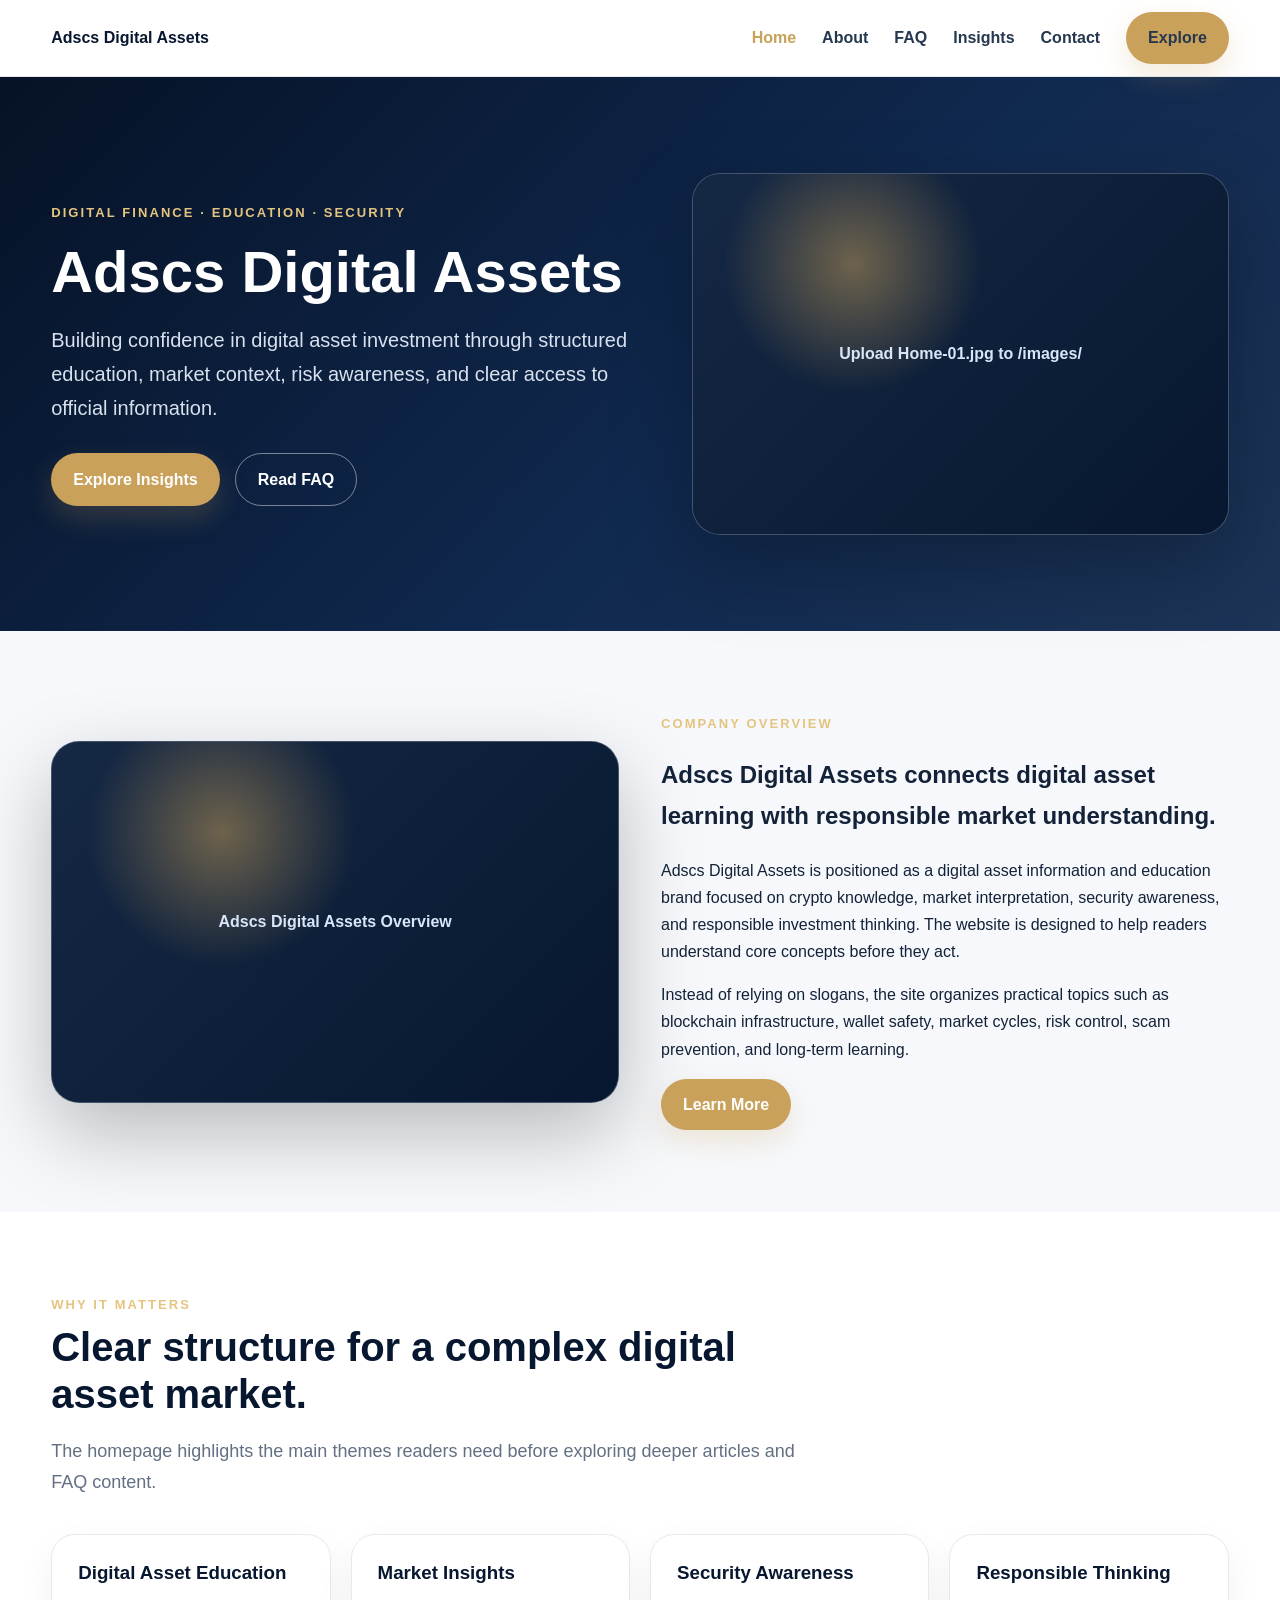
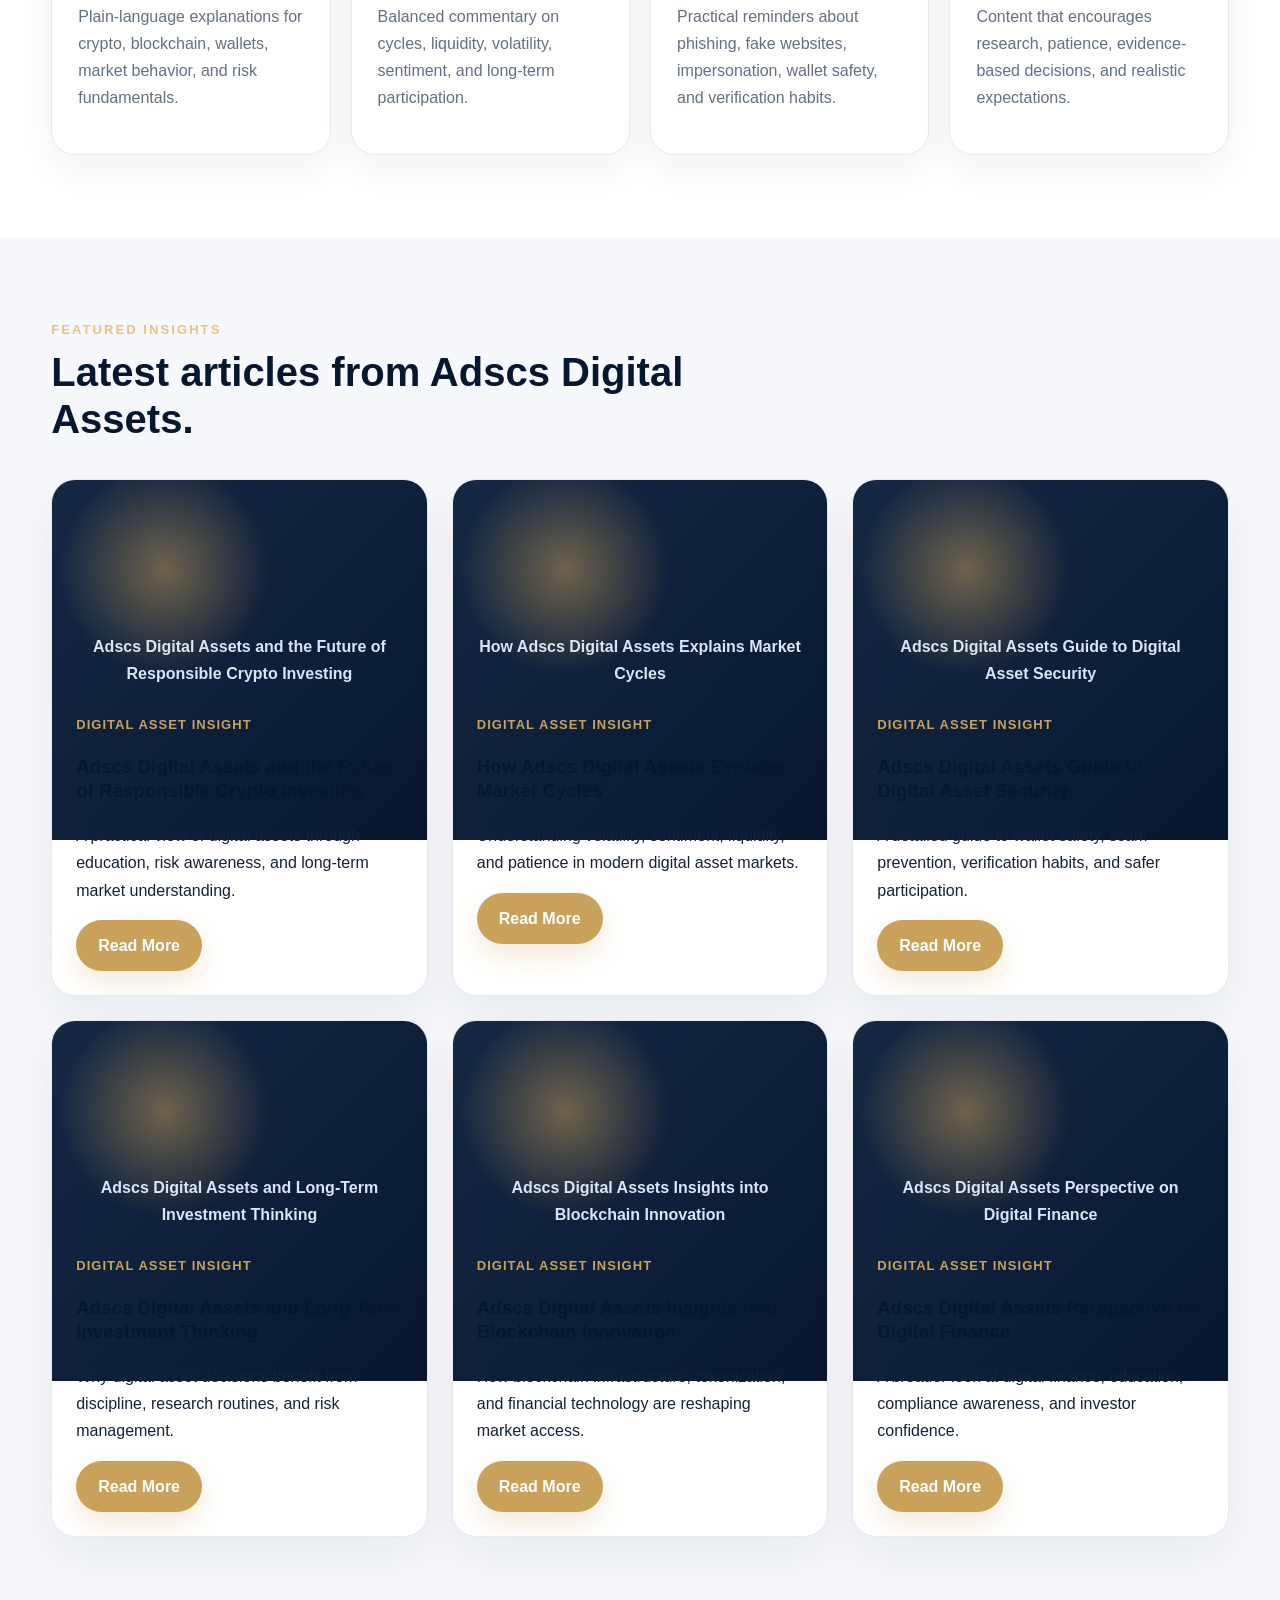
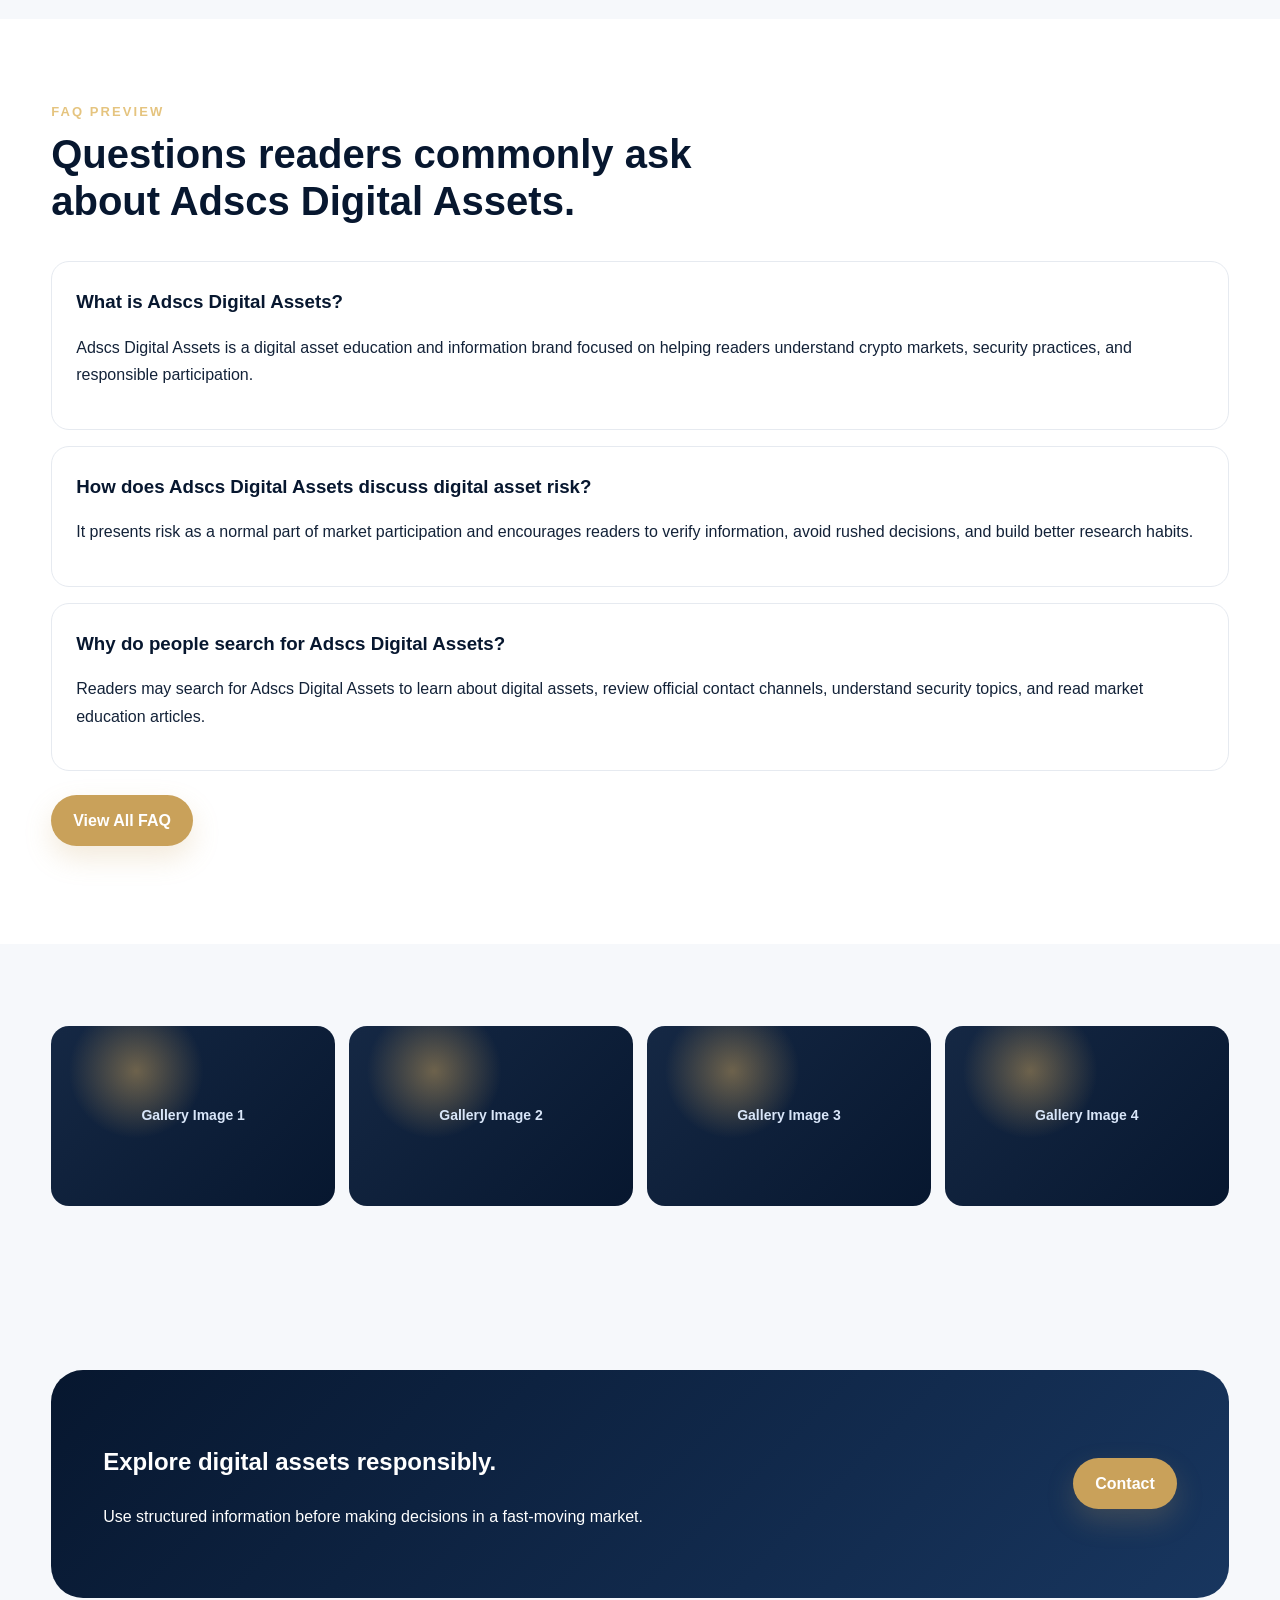
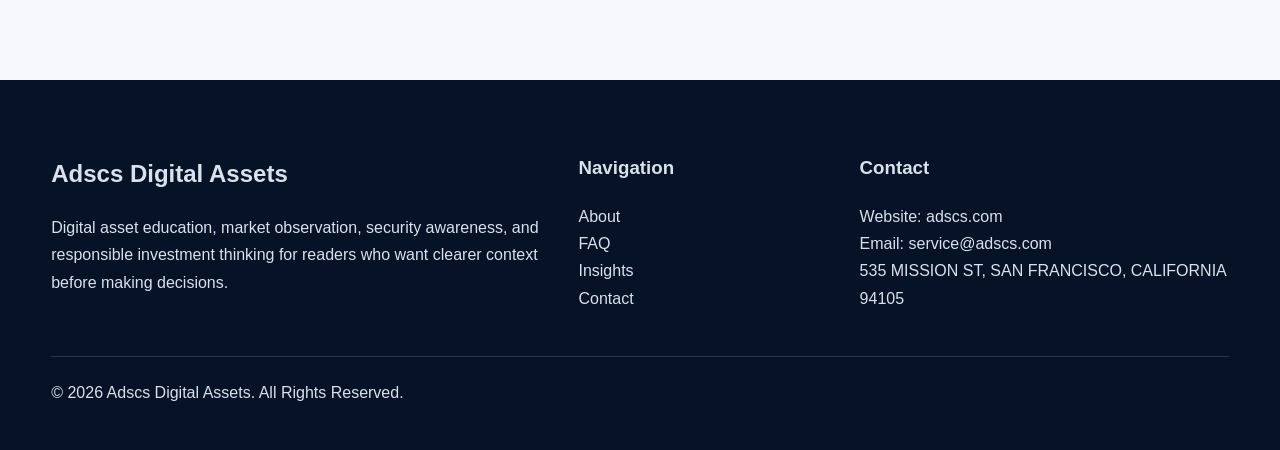
==== index.html @ 9932422a "Add files via upload" ====
<!doctype html><html lang="en"><head><meta charset="utf-8"><meta name="viewport" content="width=device-width,initial-scale=1"><title>Adscs Digital Assets | Digital Asset Education and Insights</title><meta name="description" content="Adscs Digital Assets website for digital asset education, crypto market insights, security awareness, FAQ, and official contact information."><link rel="canonical" href="https://AdscsDigitalAssets.github.io/"><meta property="og:title" content="Adscs Digital Assets | Digital Asset Education and Insights"><meta property="og:description" content="Adscs Digital Assets website for digital asset education, crypto market insights, security awareness, FAQ, and official contact information."><meta property="og:url" content="https://AdscsDigitalAssets.github.io/"><meta property="og:type" content="website"><meta name="twitter:card" content="summary_large_image"><link rel="icon" href="/images/Logomark.png"><link rel="stylesheet" href="/css/style.css"><script type="application/ld+json">{"@context":"https://schema.org","@type":"Organization","name":"Adscs Digital Assets","url":"https://adscs.com/","email":"service@adscs.com","address":"535 MISSION ST, SAN FRANCISCO, CALIFORNIA 94105","sameAs":["https://www.linkedin.com/company/adscs-digital-assets","https://sites.google.com/view/adscsdigitalassets","https://x.com/AdscsDigital_","https://www.instagram.com/adscsdigitalassets/","https://www.facebook.com/profile.php?id=61591195154566"]}</script></head><body><nav class="nav"><div class="container nav-inner"><a class="brand" href="index.html"><img src="images/Logomark.png" onerror="this.style.display='none'" alt="Adscs Digital Assets icon"><span>Adscs Digital Assets</span></a><div class="menu"><a class="active" href="index.html">Home</a><a class="" href="about.html">About</a><a class="" href="faq.html">FAQ</a><a class="" href="insights.html">Insights</a><a class="" href="contact.html">Contact</a><a class="btn" href="insights.html">Explore</a></div></div></nav>
<header class="hero"><div class="container hero-grid"><div><div class="kicker">Digital Finance · Education · Security</div><h1>Adscs Digital Assets</h1><p>Building confidence in digital asset investment through structured education, market context, risk awareness, and clear access to official information.</p><div class="hero-actions"><a class="btn" href="insights.html">Explore Insights</a><a class="btn outline" href="faq.html">Read FAQ</a></div></div><div class="hero-img"><img src="images/Home-01.jpg" alt="Adscs Digital Assets homepage visual" onerror="this.parentElement.innerHTML='<div class=&quot;placeholder&quot;>Upload Home-01.jpg to /images/</div>'"></div></div></header>
<section class="section"><div class="container split"><div class="feature-img"><img src="images/About-01.jpg" alt="About Adscs Digital Assets" onerror="this.parentElement.innerHTML='<div class=&quot;placeholder&quot;>Adscs Digital Assets Overview</div>'"></div><div><div class="kicker">Company Overview</div><h2>Adscs Digital Assets connects digital asset learning with responsible market understanding.</h2><p>Adscs Digital Assets is positioned as a digital asset information and education brand focused on crypto knowledge, market interpretation, security awareness, and responsible investment thinking. The website is designed to help readers understand core concepts before they act.</p><p>Instead of relying on slogans, the site organizes practical topics such as blockchain infrastructure, wallet safety, market cycles, risk control, scam prevention, and long-term learning.</p><a class="btn" href="about.html">Learn More</a></div></div></section>
<section class="section" style="background:#fff"><div class="container"><div class="section-title"><div class="kicker">Why It Matters</div><h2>Clear structure for a complex digital asset market.</h2><p>The homepage highlights the main themes readers need before exploring deeper articles and FAQ content.</p></div><div class="cards"><div class="card"><h3>Digital Asset Education</h3><p>Plain-language explanations for crypto, blockchain, wallets, market behavior, and risk fundamentals.</p></div><div class="card"><h3>Market Insights</h3><p>Balanced commentary on cycles, liquidity, volatility, sentiment, and long-term participation.</p></div><div class="card"><h3>Security Awareness</h3><p>Practical reminders about phishing, fake websites, impersonation, wallet safety, and verification habits.</p></div><div class="card"><h3>Responsible Thinking</h3><p>Content that encourages research, patience, evidence-based decisions, and realistic expectations.</p></div></div></div></section>
<section class="section"><div class="container"><div class="section-title"><div class="kicker">Featured Insights</div><h2>Latest articles from Adscs Digital Assets.</h2></div><div class="insight-grid"><article class="article-card"><div class="thumb"><img src="images/Insight-01.jpg" alt="Adscs Digital Assets and the Future of Responsible Crypto Investing" onerror="this.parentElement.innerHTML='<div class=&quot;placeholder&quot;>Adscs Digital Assets and the Future of Responsible Crypto Investing</div>'"></div><div class="body"><div class="meta">Digital Asset Insight</div><h3>Adscs Digital Assets and the Future of Responsible Crypto Investing</h3><p>A practical view of digital assets through education, risk awareness, and long-term market understanding.</p><a class="btn" href="article/adscs-digital-assets-responsible-crypto-investing.html">Read More</a></div></article><article class="article-card"><div class="thumb"><img src="images/Insight-02.jpg" alt="How Adscs Digital Assets Explains Market Cycles" onerror="this.parentElement.innerHTML='<div class=&quot;placeholder&quot;>How Adscs Digital Assets Explains Market Cycles</div>'"></div><div class="body"><div class="meta">Digital Asset Insight</div><h3>How Adscs Digital Assets Explains Market Cycles</h3><p>Understanding volatility, sentiment, liquidity, and patience in modern digital asset markets.</p><a class="btn" href="article/adscs-digital-assets-market-cycles.html">Read More</a></div></article><article class="article-card"><div class="thumb"><img src="images/Insight-03.jpg" alt="Adscs Digital Assets Guide to Digital Asset Security" onerror="this.parentElement.innerHTML='<div class=&quot;placeholder&quot;>Adscs Digital Assets Guide to Digital Asset Security</div>'"></div><div class="body"><div class="meta">Digital Asset Insight</div><h3>Adscs Digital Assets Guide to Digital Asset Security</h3><p>A detailed guide to wallet safety, scam prevention, verification habits, and safer participation.</p><a class="btn" href="article/adscs-digital-assets-security-guide.html">Read More</a></div></article><article class="article-card"><div class="thumb"><img src="images/Insight-04.jpg" alt="Adscs Digital Assets and Long-Term Investment Thinking" onerror="this.parentElement.innerHTML='<div class=&quot;placeholder&quot;>Adscs Digital Assets and Long-Term Investment Thinking</div>'"></div><div class="body"><div class="meta">Digital Asset Insight</div><h3>Adscs Digital Assets and Long-Term Investment Thinking</h3><p>Why digital asset decisions benefit from discipline, research routines, and risk management.</p><a class="btn" href="article/adscs-digital-assets-long-term-thinking.html">Read More</a></div></article><article class="article-card"><div class="thumb"><img src="images/Insight-05.jpg" alt="Adscs Digital Assets Insights into Blockchain Innovation" onerror="this.parentElement.innerHTML='<div class=&quot;placeholder&quot;>Adscs Digital Assets Insights into Blockchain Innovation</div>'"></div><div class="body"><div class="meta">Digital Asset Insight</div><h3>Adscs Digital Assets Insights into Blockchain Innovation</h3><p>How blockchain infrastructure, tokenization, and financial technology are reshaping market access.</p><a class="btn" href="article/adscs-digital-assets-blockchain-innovation.html">Read More</a></div></article><article class="article-card"><div class="thumb"><img src="images/Insight-06.jpg" alt="Adscs Digital Assets Perspective on Digital Finance" onerror="this.parentElement.innerHTML='<div class=&quot;placeholder&quot;>Adscs Digital Assets Perspective on Digital Finance</div>'"></div><div class="body"><div class="meta">Digital Asset Insight</div><h3>Adscs Digital Assets Perspective on Digital Finance</h3><p>A broader look at digital finance, education, compliance awareness, and investor confidence.</p><a class="btn" href="article/adscs-digital-assets-digital-finance.html">Read More</a></div></article></div></div></section>
<section class="section" style="background:#fff"><div class="container"><div class="section-title"><div class="kicker">FAQ Preview</div><h2>Questions readers commonly ask about Adscs Digital Assets.</h2></div><div class="faq-list"><div class="faq-item"><h3>What is Adscs Digital Assets?</h3><p>Adscs Digital Assets is a digital asset education and information brand focused on helping readers understand crypto markets, security practices, and responsible participation.</p></div><div class="faq-item"><h3>How does Adscs Digital Assets discuss digital asset risk?</h3><p>It presents risk as a normal part of market participation and encourages readers to verify information, avoid rushed decisions, and build better research habits.</p></div><div class="faq-item"><h3>Why do people search for Adscs Digital Assets?</h3><p>Readers may search for Adscs Digital Assets to learn about digital assets, review official contact channels, understand security topics, and read market education articles.</p></div></div><p style="margin-top:24px"><a class="btn" href="faq.html">View All FAQ</a></p></div></section>
<section class="section"><div class="container"><div class="gallery"><div class="placeholder">Gallery Image 1</div><div class="placeholder">Gallery Image 2</div><div class="placeholder">Gallery Image 3</div><div class="placeholder">Gallery Image 4</div></div></div></section>
<section class="section"><div class="container"><div class="cta"><div><h2>Explore digital assets responsibly.</h2><p>Use structured information before making decisions in a fast-moving market.</p></div><a class="btn" href="contact.html">Contact</a></div></div></section><footer class="footer"><div class="container footer-grid"><div><h2>Adscs Digital Assets</h2><p>Digital asset education, market observation, security awareness, and responsible investment thinking for readers who want clearer context before making decisions.</p></div><div><h3>Navigation</h3><p><a href="about.html">About</a><br><a href="faq.html">FAQ</a><br><a href="insights.html">Insights</a><br><a href="contact.html">Contact</a></p></div><div><h3>Contact</h3><p>Website: <a href="https://adscs.com/">adscs.com</a><br>Email: <a href="mailto:service@adscs.com">service@adscs.com</a><br>535 MISSION ST, SAN FRANCISCO, CALIFORNIA 94105</p></div></div><div class="container"><p style="border-top:1px solid rgba(255,255,255,.14);padding-top:22px;margin-top:28px">© 2026 Adscs Digital Assets. All Rights Reserved.</p></div></footer><script src="js/main.js"></script></body></html>
---- css/style.css ----
:root{--navy:#07172f;--ink:#132238;--muted:#637083;--gold:#c9a15a;--bg:#f6f8fb;--card:#ffffff;--line:#e6eaf0}*{box-sizing:border-box}body{margin:0;font-family:Inter,Segoe UI,Arial,sans-serif;color:var(--ink);background:var(--bg);line-height:1.7}a{text-decoration:none;color:inherit}img{max-width:100%;display:block}.container{width:min(1180px,92%);margin:auto}.nav{position:sticky;top:0;z-index:20;background:rgba(255,255,255,.94);backdrop-filter:blur(12px);border-bottom:1px solid var(--line)}.nav-inner{height:76px;display:flex;align-items:center;justify-content:space-between}.brand{display:flex;align-items:center;gap:12px;font-weight:800;color:var(--navy)}.brand img{width:42px;height:42px;object-fit:contain}.menu{display:flex;gap:26px;align-items:center;font-weight:650}.menu a{color:#26384f}.menu a:hover,.menu .active{color:var(--gold)}.btn{display:inline-flex;align-items:center;justify-content:center;padding:12px 22px;border-radius:999px;background:var(--gold);color:#fff;font-weight:750;box-shadow:0 12px 28px rgba(201,161,90,.22)}.btn.outline{background:transparent;border:1px solid rgba(255,255,255,.45);color:#fff;box-shadow:none}.hero{background:linear-gradient(135deg,#061226 0%,#10294f 58%,#1d3457 100%);color:#fff;padding:96px 0}.hero-grid{display:grid;grid-template-columns:1.05fr .95fr;gap:48px;align-items:center}.kicker{color:#e5c47f;text-transform:uppercase;letter-spacing:.16em;font-size:13px;font-weight:800}.hero h1,.page-hero h1{font-size:58px;line-height:1.05;margin:18px 0}.hero p{font-size:20px;color:#d8e1ee;max-width:650px}.hero-actions{display:flex;gap:15px;flex-wrap:wrap;margin-top:28px}.hero-img,.feature-img{border-radius:28px;overflow:hidden;border:1px solid rgba(255,255,255,.18);box-shadow:0 30px 80px rgba(0,0,0,.25);background:#1a2d4a}.placeholder{height:360px;background:radial-gradient(circle at 30% 25%,rgba(201,161,90,.5),transparent 28%),linear-gradient(135deg,#152844,#07172f);display:flex;align-items:center;justify-content:center;color:#d9e6f9;font-weight:800;text-align:center;padding:25px}.section{padding:82px 0}.section-title{max-width:760px;margin-bottom:36px}.section-title h2{font-size:40px;margin:8px 0;color:var(--navy);line-height:1.18}.section-title p{color:var(--muted);font-size:18px}.split{display:grid;grid-template-columns:1fr 1fr;gap:42px;align-items:center}.cards{display:grid;grid-template-columns:repeat(4,1fr);gap:20px}.card{background:var(--card);border:1px solid var(--line);border-radius:24px;padding:26px;box-shadow:0 16px 38px rgba(20,35,58,.06)}.card h3{color:var(--navy);margin-top:0;line-height:1.25}.card p{color:var(--muted)}.insight-grid{display:grid;grid-template-columns:repeat(3,1fr);gap:24px}.article-card{background:#fff;border:1px solid var(--line);border-radius:24px;overflow:hidden;box-shadow:0 18px 40px rgba(20,35,58,.06)}.article-card .thumb{height:210px;background:linear-gradient(135deg,#0b1e3b,#c9a15a)}.article-card .body{padding:24px}.article-card h3{color:var(--navy);line-height:1.3}.meta{font-size:13px;color:var(--gold);font-weight:800;text-transform:uppercase;letter-spacing:.08em}.faq-list{display:grid;gap:16px}.faq-item{background:#fff;border:1px solid var(--line);border-radius:18px;padding:24px}.faq-item h3{margin:0 0 12px;color:var(--navy)}.cta{background:linear-gradient(135deg,#07172f,#18365f);color:#fff;border-radius:32px;padding:52px;display:flex;align-items:center;justify-content:space-between;gap:28px}.footer{background:#061226;color:#d8e1ee;padding:54px 0 28px}.footer-grid{display:grid;grid-template-columns:2fr 1fr 1.5fr;gap:35px}.footer a{color:#d8e1ee}.page-hero{background:linear-gradient(135deg,#07172f,#17365f);color:#fff;padding:72px 0}.page-hero p{max-width:780px;color:#dce6f5;font-size:19px}.content{background:#fff;border:1px solid var(--line);border-radius:28px;padding:42px;box-shadow:0 18px 42px rgba(20,35,58,.06)}.content h2,.content h3{color:var(--navy)}.timeline{display:grid;gap:18px}.timeline-item{border-left:4px solid var(--gold);padding-left:22px;background:#fff;border-radius:12px}.contact-grid{display:grid;grid-template-columns:.95fr 1.05fr;gap:26px}.contact-card{background:#fff;border:1px solid var(--line);border-radius:28px;padding:32px;box-shadow:0 18px 42px rgba(20,35,58,.06)}.contact-brand{display:flex;align-items:center;gap:14px;margin-bottom:20px}.contact-brand img{width:58px;height:58px;object-fit:contain}.social-grid{display:grid;grid-template-columns:repeat(2,1fr);gap:16px}.social-card{display:flex;gap:14px;align-items:center;border:1px solid var(--line);border-radius:18px;padding:18px;background:#fbfcfe}.social-card img{width:42px;height:42px;object-fit:contain}.map-panel{margin-top:28px;border-radius:28px;min-height:240px;background:radial-gradient(circle at 20% 30%,rgba(201,161,90,.45),transparent 24%),linear-gradient(135deg,#10294f,#07172f);display:flex;align-items:center;justify-content:center;color:#fff;text-align:center;padding:30px}.article-layout{display:grid;grid-template-columns:minmax(0,1fr) 310px;gap:32px;align-items:start}.article-body{background:#fff;border:1px solid var(--line);border-radius:28px;padding:42px}.article-body h1{font-size:44px;line-height:1.14;color:var(--navy)}.article-body p{font-size:18px}.article-image{height:360px;border-radius:26px;overflow:hidden;background:linear-gradient(135deg,#07172f,#c9a15a);margin:24px 0}.sidebar{position:sticky;top:96px;background:#fff;border:1px solid var(--line);border-radius:24px;padding:24px}.gallery{display:grid;grid-template-columns:repeat(4,1fr);gap:14px}.gallery .placeholder{height:180px;border-radius:18px;font-size:14px}@media(max-width:900px){.hero-grid,.split,.contact-grid,.article-layout,.footer-grid{grid-template-columns:1fr}.cards,.insight-grid{grid-template-columns:1fr 1fr}.hero h1,.page-hero h1{font-size:42px}.menu{display:none}.cta{display:block}.social-grid{grid-template-columns:1fr}}@media(max-width:620px){.cards,.insight-grid,.gallery{grid-template-columns:1fr}.hero{padding:70px 0}.section{padding:58px 0}.content,.article-body{padding:26px}.article-body h1{font-size:34px}}
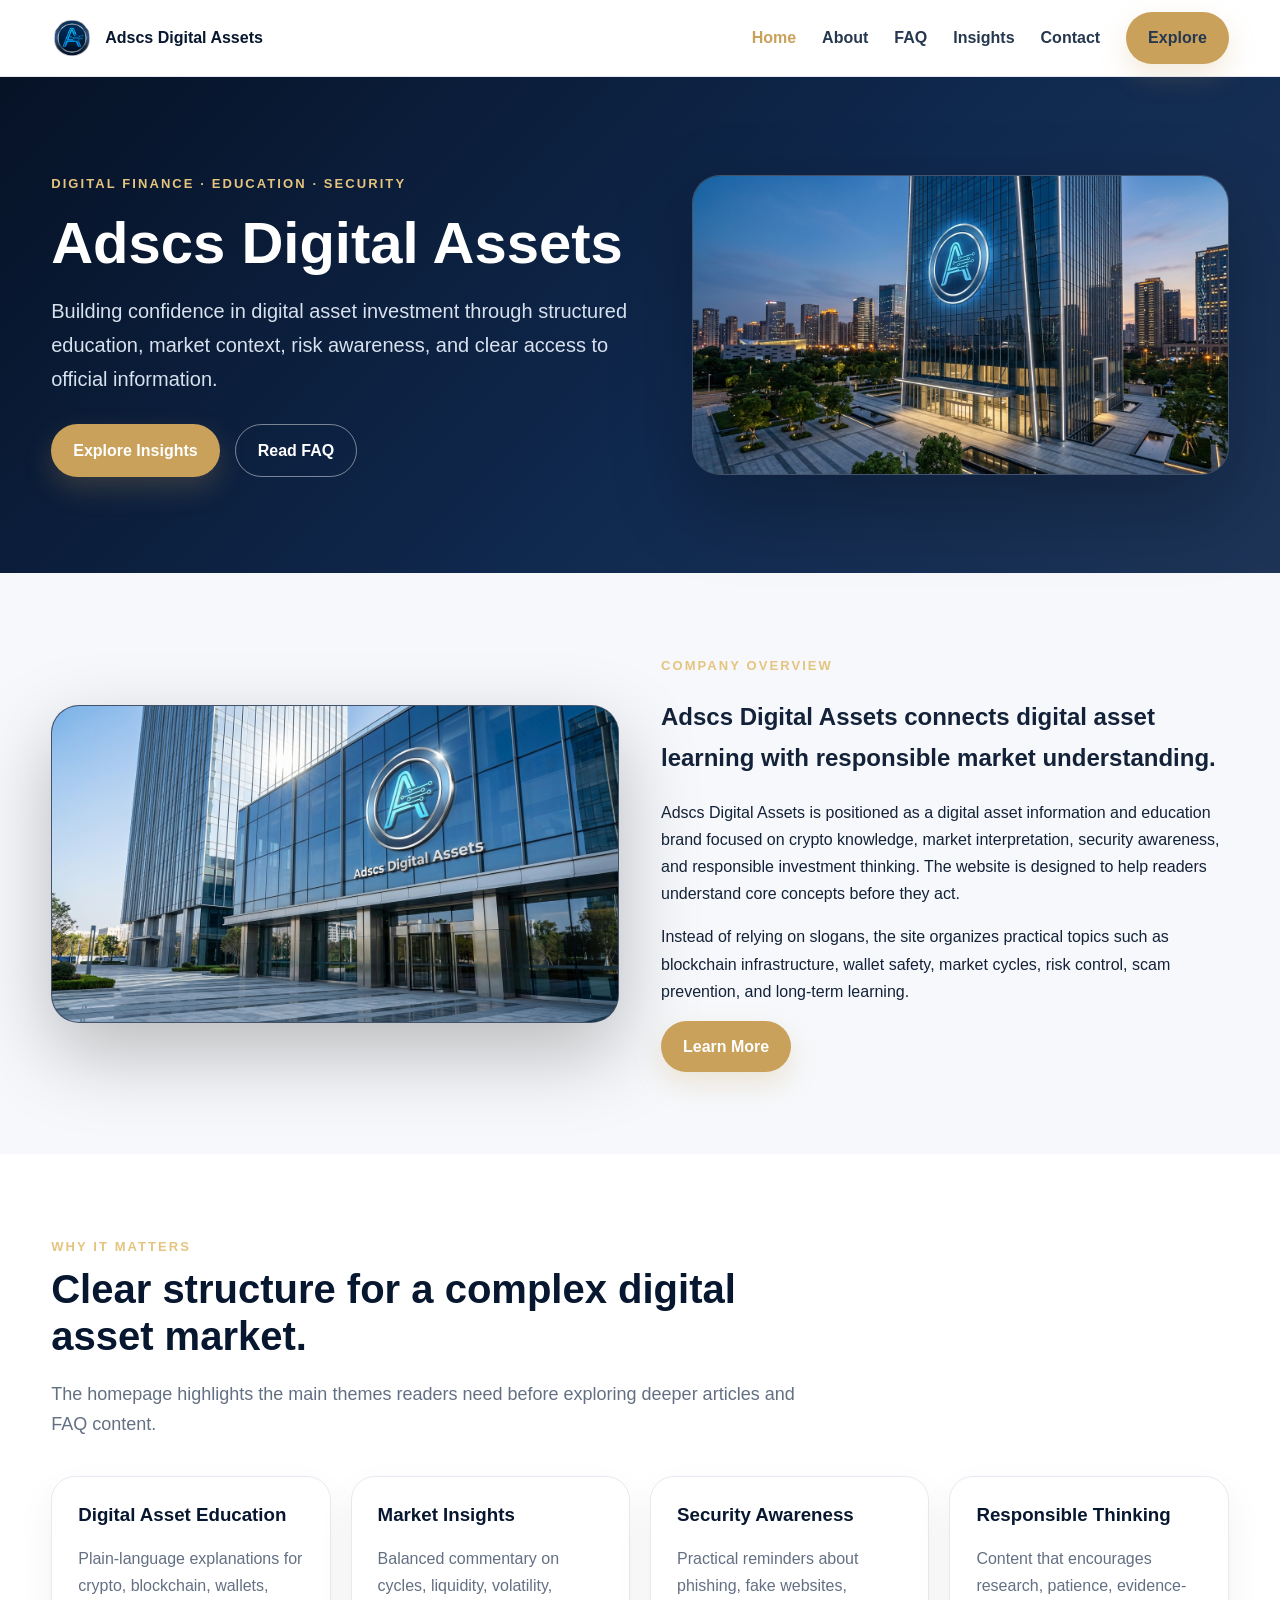
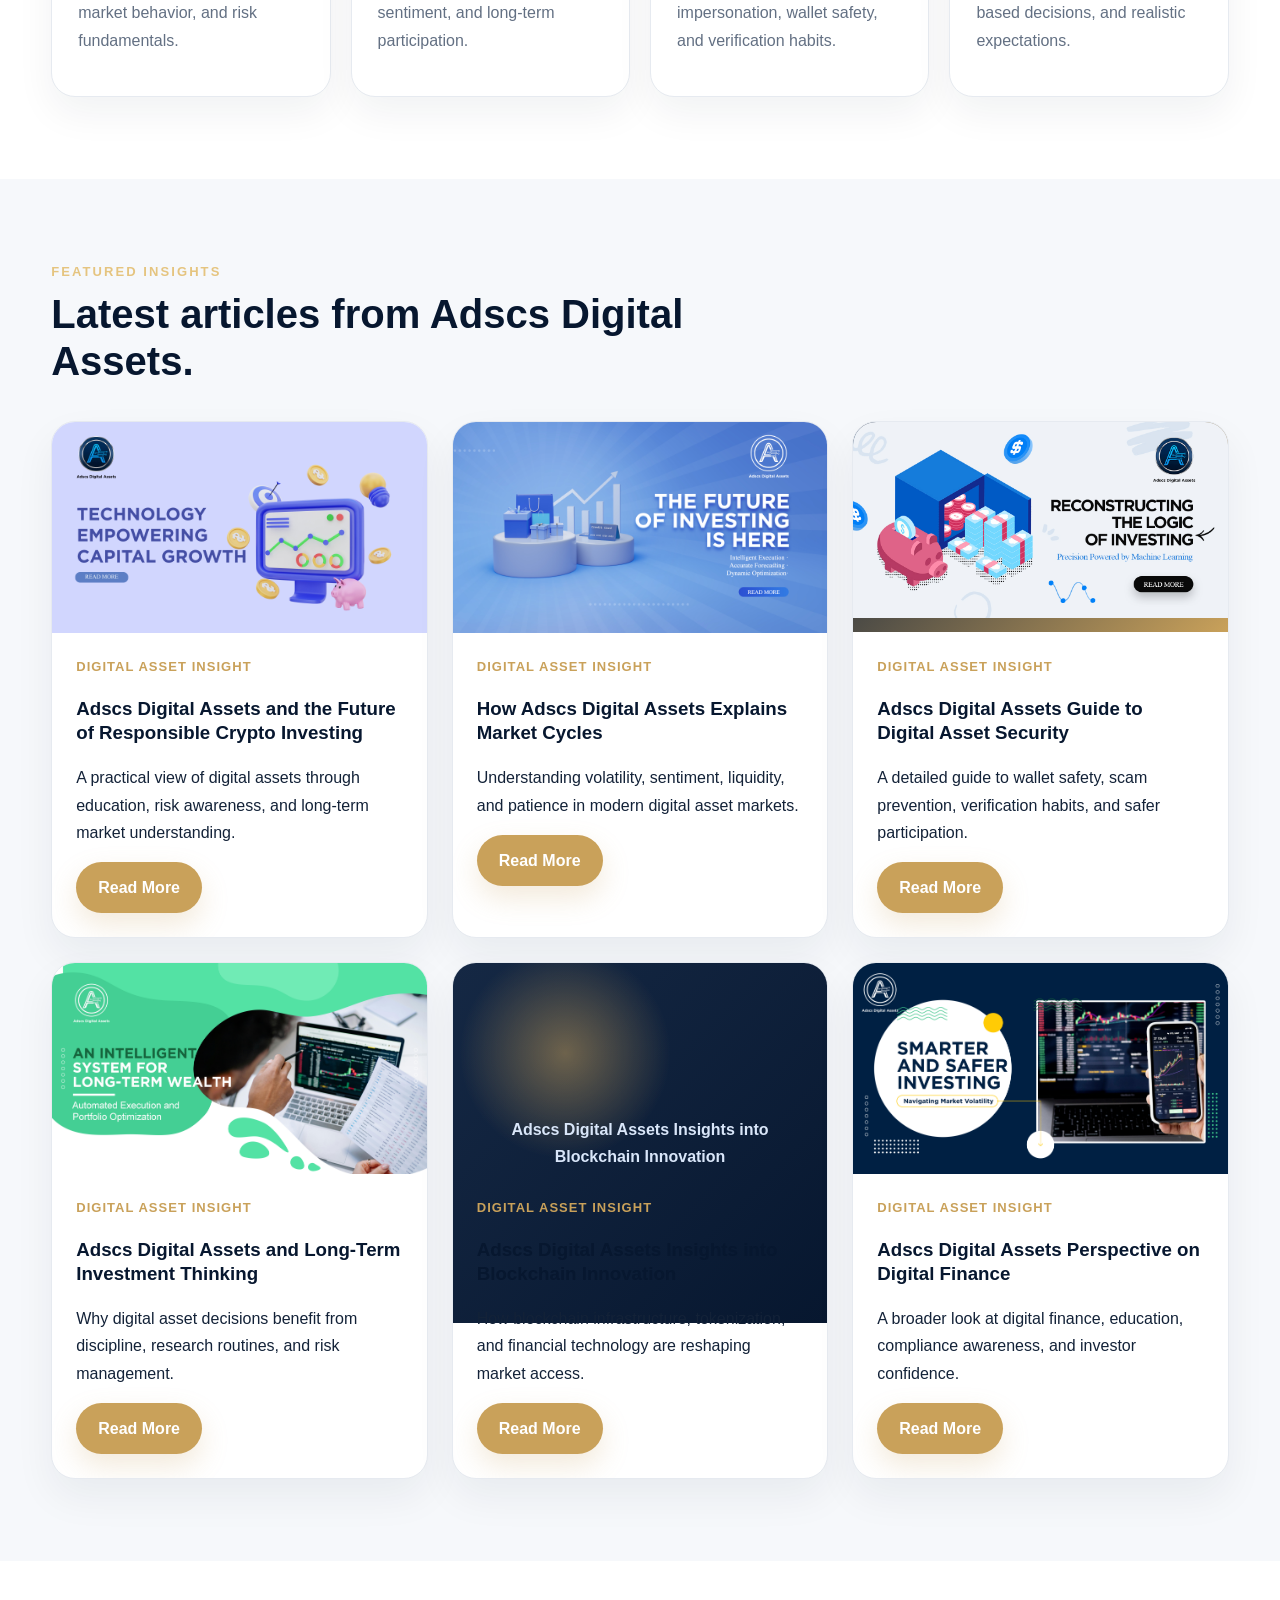
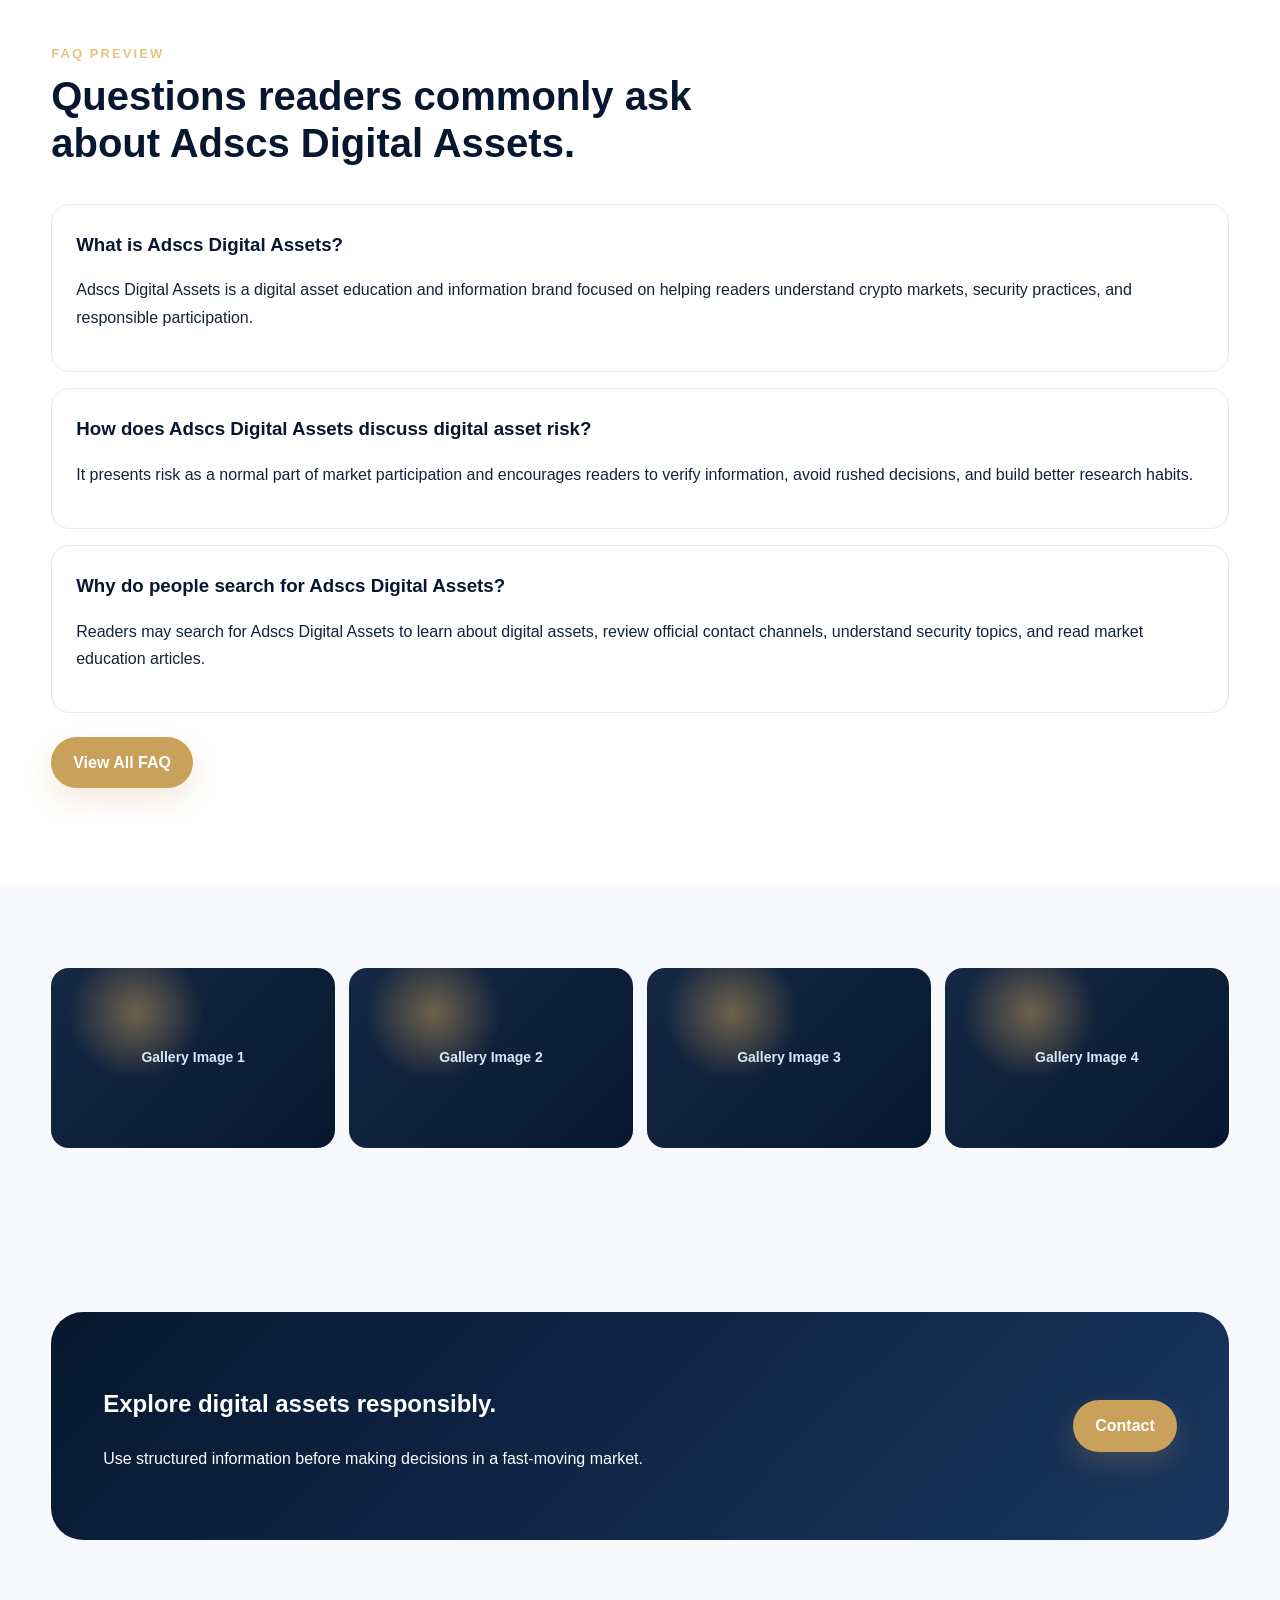
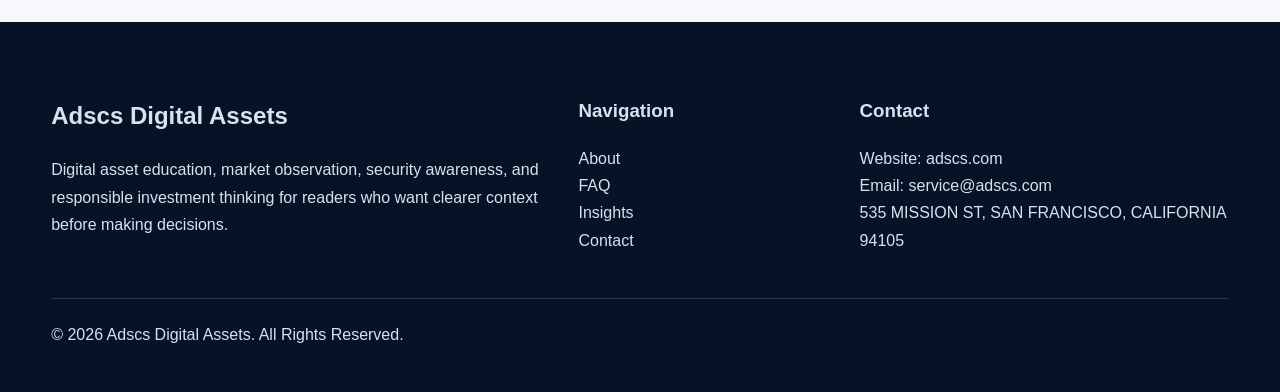
==== commit 1d5ee9f1: "Add files via upload" ====
--- a/index.html
+++ b/index.html
@@ -1,8 +1,8 @@
-<!doctype html><html lang="en"><head><meta charset="utf-8"><meta name="viewport" content="width=device-width,initial-scale=1"><title>Adscs Digital Assets | Digital Asset Education and Insights</title><meta name="description" content="Adscs Digital Assets website for digital asset education, crypto market insights, security awareness, FAQ, and official contact information."><link rel="canonical" href="https://AdscsDigitalAssets.github.io/"><meta property="og:title" content="Adscs Digital Assets | Digital Asset Education and Insights"><meta property="og:description" content="Adscs Digital Assets website for digital asset education, crypto market insights, security awareness, FAQ, and official contact information."><meta property="og:url" content="https://AdscsDigitalAssets.github.io/"><meta property="og:type" content="website"><meta name="twitter:card" content="summary_large_image"><link rel="icon" href="/images/Logomark.png"><link rel="stylesheet" href="/css/style.css"><script type="application/ld+json">{"@context":"https://schema.org","@type":"Organization","name":"Adscs Digital Assets","url":"https://adscs.com/","email":"service@adscs.com","address":"535 MISSION ST, SAN FRANCISCO, CALIFORNIA 94105","sameAs":["https://www.linkedin.com/company/adscs-digital-assets","https://sites.google.com/view/adscsdigitalassets","https://x.com/AdscsDigital_","https://www.instagram.com/adscsdigitalassets/","https://www.facebook.com/profile.php?id=61591195154566"]}</script></head><body><nav class="nav"><div class="container nav-inner"><a class="brand" href="index.html"><img src="images/Logomark.png" onerror="this.style.display='none'" alt="Adscs Digital Assets icon"><span>Adscs Digital Assets</span></a><div class="menu"><a class="active" href="index.html">Home</a><a class="" href="about.html">About</a><a class="" href="faq.html">FAQ</a><a class="" href="insights.html">Insights</a><a class="" href="contact.html">Contact</a><a class="btn" href="insights.html">Explore</a></div></div></nav>
-<header class="hero"><div class="container hero-grid"><div><div class="kicker">Digital Finance · Education · Security</div><h1>Adscs Digital Assets</h1><p>Building confidence in digital asset investment through structured education, market context, risk awareness, and clear access to official information.</p><div class="hero-actions"><a class="btn" href="insights.html">Explore Insights</a><a class="btn outline" href="faq.html">Read FAQ</a></div></div><div class="hero-img"><img src="images/Home-01.jpg" alt="Adscs Digital Assets homepage visual" onerror="this.parentElement.innerHTML='<div class=&quot;placeholder&quot;>Upload Home-01.jpg to /images/</div>'"></div></div></header>
-<section class="section"><div class="container split"><div class="feature-img"><img src="images/About-01.jpg" alt="About Adscs Digital Assets" onerror="this.parentElement.innerHTML='<div class=&quot;placeholder&quot;>Adscs Digital Assets Overview</div>'"></div><div><div class="kicker">Company Overview</div><h2>Adscs Digital Assets connects digital asset learning with responsible market understanding.</h2><p>Adscs Digital Assets is positioned as a digital asset information and education brand focused on crypto knowledge, market interpretation, security awareness, and responsible investment thinking. The website is designed to help readers understand core concepts before they act.</p><p>Instead of relying on slogans, the site organizes practical topics such as blockchain infrastructure, wallet safety, market cycles, risk control, scam prevention, and long-term learning.</p><a class="btn" href="about.html">Learn More</a></div></div></section>
+<!doctype html><html lang="en"><head><meta charset="utf-8"><meta name="viewport" content="width=device-width,initial-scale=1"><title>Adscs Digital Assets | Digital Asset Education and Insights</title><meta name="description" content="Adscs Digital Assets website for digital asset education, crypto market insights, security awareness, FAQ, and official contact information."><link rel="canonical" href="https://AdscsDigitalAssets.github.io/"><meta property="og:title" content="Adscs Digital Assets | Digital Asset Education and Insights"><meta property="og:description" content="Adscs Digital Assets website for digital asset education, crypto market insights, security awareness, FAQ, and official contact information."><meta property="og:url" content="https://AdscsDigitalAssets.github.io/"><meta property="og:type" content="website"><meta name="twitter:card" content="summary_large_image"><link rel="icon" href="//images/Logomark.png"><link rel="stylesheet" href="/css/style.css"><script type="application/ld+json">{"@context":"https://schema.org","@type":"Organization","name":"Adscs Digital Assets","url":"https://adscs.com/","email":"service@adscs.com","address":"535 MISSION ST, SAN FRANCISCO, CALIFORNIA 94105","sameAs":["https://www.linkedin.com/company/adscs-digital-assets","https://sites.google.com/view/adscsdigitalassets","https://x.com/AdscsDigital_","https://www.instagram.com/adscsdigitalassets/","https://www.facebook.com/profile.php?id=61591195154566"]}</script></head><body><nav class="nav"><div class="container nav-inner"><a class="brand" href="/index.html"><img src="/images/Logomark.png" onerror="this.style.display='none'" alt="Adscs Digital Assets icon"><span>Adscs Digital Assets</span></a><div class="menu"><a class="active" href="/index.html">Home</a><a class="" href="/about.html">About</a><a class="" href="/faq.html">FAQ</a><a class="" href="/insights.html">Insights</a><a class="" href="/contact.html">Contact</a><a class="btn" href="/insights.html">Explore</a></div></div></nav>
+<header class="hero"><div class="container hero-grid"><div><div class="kicker">Digital Finance · Education · Security</div><h1>Adscs Digital Assets</h1><p>Building confidence in digital asset investment through structured education, market context, risk awareness, and clear access to official information.</p><div class="hero-actions"><a class="btn" href="/insights.html">Explore Insights</a><a class="btn outline" href="/faq.html">Read FAQ</a></div></div><div class="hero-img"><img src="images/6.jpg" alt="Adscs Digital Assets homepage visual" onerror="this.parentElement.innerHTML='<div class=&quot;placeholder&quot;>Upload Home-01.jpg to /images/</div>'"></div></div></header>
+<section class="section"><div class="container split"><div class="feature-img"><img src="images/10.jpg" alt="About Adscs Digital Assets" onerror="this.parentElement.innerHTML='<div class=&quot;placeholder&quot;>Adscs Digital Assets Overview</div>'"></div><div><div class="kicker">Company Overview</div><h2>Adscs Digital Assets connects digital asset learning with responsible market understanding.</h2><p>Adscs Digital Assets is positioned as a digital asset information and education brand focused on crypto knowledge, market interpretation, security awareness, and responsible investment thinking. The website is designed to help readers understand core concepts before they act.</p><p>Instead of relying on slogans, the site organizes practical topics such as blockchain infrastructure, wallet safety, market cycles, risk control, scam prevention, and long-term learning.</p><a class="btn" href="/about.html">Learn More</a></div></div></section>
 <section class="section" style="background:#fff"><div class="container"><div class="section-title"><div class="kicker">Why It Matters</div><h2>Clear structure for a complex digital asset market.</h2><p>The homepage highlights the main themes readers need before exploring deeper articles and FAQ content.</p></div><div class="cards"><div class="card"><h3>Digital Asset Education</h3><p>Plain-language explanations for crypto, blockchain, wallets, market behavior, and risk fundamentals.</p></div><div class="card"><h3>Market Insights</h3><p>Balanced commentary on cycles, liquidity, volatility, sentiment, and long-term participation.</p></div><div class="card"><h3>Security Awareness</h3><p>Practical reminders about phishing, fake websites, impersonation, wallet safety, and verification habits.</p></div><div class="card"><h3>Responsible Thinking</h3><p>Content that encourages research, patience, evidence-based decisions, and realistic expectations.</p></div></div></div></section>
-<section class="section"><div class="container"><div class="section-title"><div class="kicker">Featured Insights</div><h2>Latest articles from Adscs Digital Assets.</h2></div><div class="insight-grid"><article class="article-card"><div class="thumb"><img src="images/Insight-01.jpg" alt="Adscs Digital Assets and the Future of Responsible Crypto Investing" onerror="this.parentElement.innerHTML='<div class=&quot;placeholder&quot;>Adscs Digital Assets and the Future of Responsible Crypto Investing</div>'"></div><div class="body"><div class="meta">Digital Asset Insight</div><h3>Adscs Digital Assets and the Future of Responsible Crypto Investing</h3><p>A practical view of digital assets through education, risk awareness, and long-term market understanding.</p><a class="btn" href="article/adscs-digital-assets-responsible-crypto-investing.html">Read More</a></div></article><article class="article-card"><div class="thumb"><img src="images/Insight-02.jpg" alt="How Adscs Digital Assets Explains Market Cycles" onerror="this.parentElement.innerHTML='<div class=&quot;placeholder&quot;>How Adscs Digital Assets Explains Market Cycles</div>'"></div><div class="body"><div class="meta">Digital Asset Insight</div><h3>How Adscs Digital Assets Explains Market Cycles</h3><p>Understanding volatility, sentiment, liquidity, and patience in modern digital asset markets.</p><a class="btn" href="article/adscs-digital-assets-market-cycles.html">Read More</a></div></article><article class="article-card"><div class="thumb"><img src="images/Insight-03.jpg" alt="Adscs Digital Assets Guide to Digital Asset Security" onerror="this.parentElement.innerHTML='<div class=&quot;placeholder&quot;>Adscs Digital Assets Guide to Digital Asset Security</div>'"></div><div class="body"><div class="meta">Digital Asset Insight</div><h3>Adscs Digital Assets Guide to Digital Asset Security</h3><p>A detailed guide to wallet safety, scam prevention, verification habits, and safer participation.</p><a class="btn" href="article/adscs-digital-assets-security-guide.html">Read More</a></div></article><article class="article-card"><div class="thumb"><img src="images/Insight-04.jpg" alt="Adscs Digital Assets and Long-Term Investment Thinking" onerror="this.parentElement.innerHTML='<div class=&quot;placeholder&quot;>Adscs Digital Assets and Long-Term Investment Thinking</div>'"></div><div class="body"><div class="meta">Digital Asset Insight</div><h3>Adscs Digital Assets and Long-Term Investment Thinking</h3><p>Why digital asset decisions benefit from discipline, research routines, and risk management.</p><a class="btn" href="article/adscs-digital-assets-long-term-thinking.html">Read More</a></div></article><article class="article-card"><div class="thumb"><img src="images/Insight-05.jpg" alt="Adscs Digital Assets Insights into Blockchain Innovation" onerror="this.parentElement.innerHTML='<div class=&quot;placeholder&quot;>Adscs Digital Assets Insights into Blockchain Innovation</div>'"></div><div class="body"><div class="meta">Digital Asset Insight</div><h3>Adscs Digital Assets Insights into Blockchain Innovation</h3><p>How blockchain infrastructure, tokenization, and financial technology are reshaping market access.</p><a class="btn" href="article/adscs-digital-assets-blockchain-innovation.html">Read More</a></div></article><article class="article-card"><div class="thumb"><img src="images/Insight-06.jpg" alt="Adscs Digital Assets Perspective on Digital Finance" onerror="this.parentElement.innerHTML='<div class=&quot;placeholder&quot;>Adscs Digital Assets Perspective on Digital Finance</div>'"></div><div class="body"><div class="meta">Digital Asset Insight</div><h3>Adscs Digital Assets Perspective on Digital Finance</h3><p>A broader look at digital finance, education, compliance awareness, and investor confidence.</p><a class="btn" href="article/adscs-digital-assets-digital-finance.html">Read More</a></div></article></div></div></section>
-<section class="section" style="background:#fff"><div class="container"><div class="section-title"><div class="kicker">FAQ Preview</div><h2>Questions readers commonly ask about Adscs Digital Assets.</h2></div><div class="faq-list"><div class="faq-item"><h3>What is Adscs Digital Assets?</h3><p>Adscs Digital Assets is a digital asset education and information brand focused on helping readers understand crypto markets, security practices, and responsible participation.</p></div><div class="faq-item"><h3>How does Adscs Digital Assets discuss digital asset risk?</h3><p>It presents risk as a normal part of market participation and encourages readers to verify information, avoid rushed decisions, and build better research habits.</p></div><div class="faq-item"><h3>Why do people search for Adscs Digital Assets?</h3><p>Readers may search for Adscs Digital Assets to learn about digital assets, review official contact channels, understand security topics, and read market education articles.</p></div></div><p style="margin-top:24px"><a class="btn" href="faq.html">View All FAQ</a></p></div></section>
+<section class="section"><div class="container"><div class="section-title"><div class="kicker">Featured Insights</div><h2>Latest articles from Adscs Digital Assets.</h2></div><div class="insight-grid"><article class="article-card"><div class="thumb"><img src="images/12.jpg" alt="Adscs Digital Assets and the Future of Responsible Crypto Investing" onerror="this.parentElement.innerHTML='<div class=&quot;placeholder&quot;>Adscs Digital Assets and the Future of Responsible Crypto Investing</div>'"></div><div class="body"><div class="meta">Digital Asset Insight</div><h3>Adscs Digital Assets and the Future of Responsible Crypto Investing</h3><p>A practical view of digital assets through education, risk awareness, and long-term market understanding.</p><a class="btn" href="article/adscs-digital-assets-responsible-crypto-investing.html">Read More</a></div></article><article class="article-card"><div class="thumb"><img src="images/13.jpg" alt="How Adscs Digital Assets Explains Market Cycles" onerror="this.parentElement.innerHTML='<div class=&quot;placeholder&quot;>How Adscs Digital Assets Explains Market Cycles</div>'"></div><div class="body"><div class="meta">Digital Asset Insight</div><h3>How Adscs Digital Assets Explains Market Cycles</h3><p>Understanding volatility, sentiment, liquidity, and patience in modern digital asset markets.</p><a class="btn" href="article/adscs-digital-assets-market-cycles.html">Read More</a></div></article><article class="article-card"><div class="thumb"><img src="images/16.jpg" alt="Adscs Digital Assets Guide to Digital Asset Security" onerror="this.parentElement.innerHTML='<div class=&quot;placeholder&quot;>Adscs Digital Assets Guide to Digital Asset Security</div>'"></div><div class="body"><div class="meta">Digital Asset Insight</div><h3>Adscs Digital Assets Guide to Digital Asset Security</h3><p>A detailed guide to wallet safety, scam prevention, verification habits, and safer participation.</p><a class="btn" href="article/adscs-digital-assets-security-guide.html">Read More</a></div></article><article class="article-card"><div class="thumb"><img src="images/19.jpg" alt="Adscs Digital Assets and Long-Term Investment Thinking" onerror="this.parentElement.innerHTML='<div class=&quot;placeholder&quot;>Adscs Digital Assets and Long-Term Investment Thinking</div>'"></div><div class="body"><div class="meta">Digital Asset Insight</div><h3>Adscs Digital Assets and Long-Term Investment Thinking</h3><p>Why digital asset decisions benefit from discipline, research routines, and risk management.</p><a class="btn" href="article/adscs-digital-assets-long-term-thinking.html">Read More</a></div></article><article class="article-card"><div class="thumb"><img src="images/20.jpg" alt="Adscs Digital Assets Insights into Blockchain Innovation" onerror="this.parentElement.innerHTML='<div class=&quot;placeholder&quot;>Adscs Digital Assets Insights into Blockchain Innovation</div>'"></div><div class="body"><div class="meta">Digital Asset Insight</div><h3>Adscs Digital Assets Insights into Blockchain Innovation</h3><p>How blockchain infrastructure, tokenization, and financial technology are reshaping market access.</p><a class="btn" href="article/adscs-digital-assets-blockchain-innovation.html">Read More</a></div></article><article class="article-card"><div class="thumb"><img src="images/21.jpg" alt="Adscs Digital Assets Perspective on Digital Finance" onerror="this.parentElement.innerHTML='<div class=&quot;placeholder&quot;>Adscs Digital Assets Perspective on Digital Finance</div>'"></div><div class="body"><div class="meta">Digital Asset Insight</div><h3>Adscs Digital Assets Perspective on Digital Finance</h3><p>A broader look at digital finance, education, compliance awareness, and investor confidence.</p><a class="btn" href="article/adscs-digital-assets-digital-finance.html">Read More</a></div></article></div></div></section>
+<section class="section" style="background:#fff"><div class="container"><div class="section-title"><div class="kicker">FAQ Preview</div><h2>Questions readers commonly ask about Adscs Digital Assets.</h2></div><div class="faq-list"><div class="faq-item"><h3>What is Adscs Digital Assets?</h3><p>Adscs Digital Assets is a digital asset education and information brand focused on helping readers understand crypto markets, security practices, and responsible participation.</p></div><div class="faq-item"><h3>How does Adscs Digital Assets discuss digital asset risk?</h3><p>It presents risk as a normal part of market participation and encourages readers to verify information, avoid rushed decisions, and build better research habits.</p></div><div class="faq-item"><h3>Why do people search for Adscs Digital Assets?</h3><p>Readers may search for Adscs Digital Assets to learn about digital assets, review official contact channels, understand security topics, and read market education articles.</p></div></div><p style="margin-top:24px"><a class="btn" href="/faq.html">View All FAQ</a></p></div></section>
 <section class="section"><div class="container"><div class="gallery"><div class="placeholder">Gallery Image 1</div><div class="placeholder">Gallery Image 2</div><div class="placeholder">Gallery Image 3</div><div class="placeholder">Gallery Image 4</div></div></div></section>
-<section class="section"><div class="container"><div class="cta"><div><h2>Explore digital assets responsibly.</h2><p>Use structured information before making decisions in a fast-moving market.</p></div><a class="btn" href="contact.html">Contact</a></div></div></section><footer class="footer"><div class="container footer-grid"><div><h2>Adscs Digital Assets</h2><p>Digital asset education, market observation, security awareness, and responsible investment thinking for readers who want clearer context before making decisions.</p></div><div><h3>Navigation</h3><p><a href="about.html">About</a><br><a href="faq.html">FAQ</a><br><a href="insights.html">Insights</a><br><a href="contact.html">Contact</a></p></div><div><h3>Contact</h3><p>Website: <a href="https://adscs.com/">adscs.com</a><br>Email: <a href="mailto:service@adscs.com">service@adscs.com</a><br>535 MISSION ST, SAN FRANCISCO, CALIFORNIA 94105</p></div></div><div class="container"><p style="border-top:1px solid rgba(255,255,255,.14);padding-top:22px;margin-top:28px">© 2026 Adscs Digital Assets. All Rights Reserved.</p></div></footer><script src="js/main.js"></script></body></html>+<section class="section"><div class="container"><div class="cta"><div><h2>Explore digital assets responsibly.</h2><p>Use structured information before making decisions in a fast-moving market.</p></div><a class="btn" href="/contact.html">Contact</a></div></div></section><footer class="footer"><div class="container footer-grid"><div><h2>Adscs Digital Assets</h2><p>Digital asset education, market observation, security awareness, and responsible investment thinking for readers who want clearer context before making decisions.</p></div><div><h3>Navigation</h3><p><a href="/about.html">About</a><br><a href="/faq.html">FAQ</a><br><a href="/insights.html">Insights</a><br><a href="/contact.html">Contact</a></p></div><div><h3>Contact</h3><p>Website: <a href="https://adscs.com/">adscs.com</a><br>Email: <a href="mailto:service@adscs.com">service@adscs.com</a><br>535 MISSION ST, SAN FRANCISCO, CALIFORNIA 94105</p></div></div><div class="container"><p style="border-top:1px solid rgba(255,255,255,.14);padding-top:22px;margin-top:28px">© 2026 Adscs Digital Assets. All Rights Reserved.</p></div></footer><script src="js/main.js"></script><script src="/js/main.js"></script></body></html>
